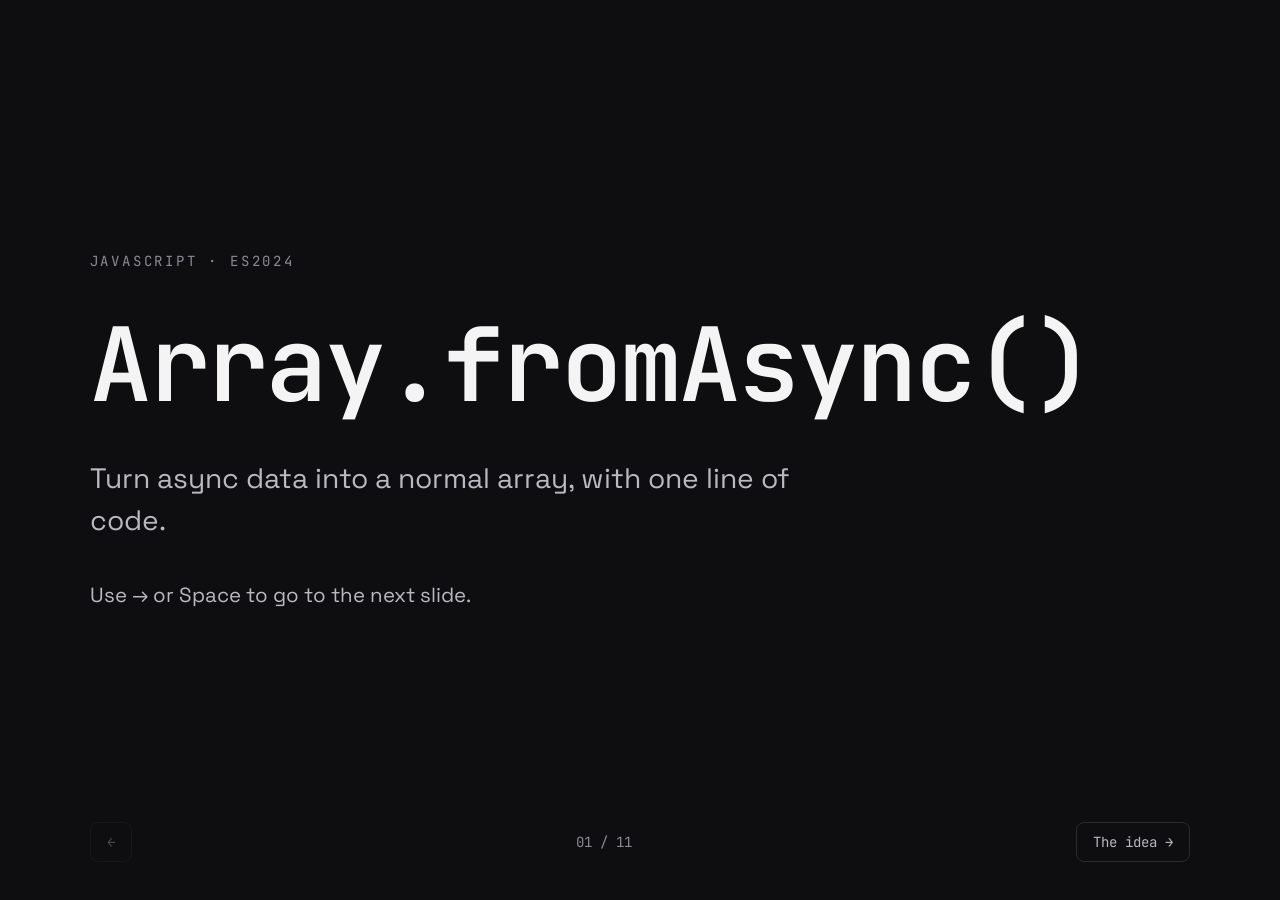
==== index.html @ b5e5d90d "Add Array.fromAsync() slide pages One HTML page per slide in a dark and gray theme, with shared styl" ====
<!doctype html>
<html lang="en">
<head>
<meta charset="utf-8">
<meta name="viewport" content="width=device-width, initial-scale=1">
<title>Array.fromAsync() explained: simple guide with examples</title>
<meta name="description" content="A simple, visual guide to JavaScript’s Array.fromAsync(): what it does, how it works, real examples, and how it compares with Promise.all().">
<meta name="robots" content="index, follow">
<meta name="theme-color" content="#0e0e10">
<link rel="canonical" href="https://viveksambath.github.io/array-fromAsync/">
<link rel="next" href="https://viveksambath.github.io/array-fromAsync/the-idea.html">
<link rel="icon" href="data:image/svg+xml,%3Csvg xmlns='http://www.w3.org/2000/svg' viewBox='0 0 64 64'%3E%3Crect width='64' height='64' rx='12' fill='%230e0e10'/%3E%3Ctext x='32' y='42' font-family='monospace' font-size='28' font-weight='700' fill='%23f4f4f5' text-anchor='middle'%3E[]%3C/text%3E%3C/svg%3E">

<meta property="og:type" content="website">
<meta property="og:site_name" content="Array.fromAsync() explained">
<meta property="og:title" content="Array.fromAsync() explained: simple guide with examples">
<meta property="og:description" content="A simple, visual guide to JavaScript’s Array.fromAsync(): what it does, how it works, real examples, and how it compares with Promise.all().">
<meta property="og:url" content="https://viveksambath.github.io/array-fromAsync/">
<meta property="og:locale" content="en_US">
<meta name="twitter:card" content="summary">
<meta name="twitter:title" content="Array.fromAsync() explained: simple guide with examples">
<meta name="twitter:description" content="A simple, visual guide to JavaScript’s Array.fromAsync(): what it does, how it works, real examples, and how it compares with Promise.all().">

<link rel="preconnect" href="https://fonts.googleapis.com">
<link rel="preconnect" href="https://fonts.gstatic.com" crossorigin>
<link rel="stylesheet" href="https://fonts.googleapis.com/css2?family=Space+Grotesk:wght@400;500;700&family=JetBrains+Mono:wght@400;600&display=swap">
<link rel="stylesheet" href="styles.css">
<script src="nav.js" defer></script>
<script type="application/ld+json">
{
  "@context": "https://schema.org",
  "@type": "LearningResource",
  "name": "Array.fromAsync() explained",
  "description": "A simple, visual guide to JavaScript’s Array.fromAsync(): what it does, how it works, real examples, and how it compares with Promise.all().",
  "url": "https://viveksambath.github.io/array-fromAsync/",
  "inLanguage": "en",
  "learningResourceType": "Presentation",
  "educationalLevel": "Beginner",
  "about": {
    "@type": "Thing",
    "name": "Array.fromAsync() in JavaScript"
  },
  "hasPart": [
    {
      "@type": "WebPage",
      "name": "What is Array.fromAsync()? | Array.fromAsync() explained",
      "url": "https://viveksambath.github.io/array-fromAsync/the-idea.html"
    },
    {
      "@type": "WebPage",
      "name": "Array.fromAsync() syntax and parameters | Array.fromAsync() explained",
      "url": "https://viveksambath.github.io/array-fromAsync/syntax.html"
    },
    {
      "@type": "WebPage",
      "name": "How Array.fromAsync() works, step by step | Array.fromAsync() explained",
      "url": "https://viveksambath.github.io/array-fromAsync/how-it-works.html"
    },
    {
      "@type": "WebPage",
      "name": "Example: load every page of an API with Array.fromAsync()",
      "url": "https://viveksambath.github.io/array-fromAsync/example-api-pages.html"
    },
    {
      "@type": "WebPage",
      "name": "Example: fetch product details with an async mapFn | Array.fromAsync()",
      "url": "https://viveksambath.github.io/array-fromAsync/example-cart.html"
    },
    {
      "@type": "WebPage",
      "name": "Example: read a file into lines in Node.js | Array.fromAsync()",
      "url": "https://viveksambath.github.io/array-fromAsync/example-node-file.html"
    },
    {
      "@type": "WebPage",
      "name": "Array.fromAsync() vs Promise.all(): sequential vs concurrent",
      "url": "https://viveksambath.github.io/array-fromAsync/vs-promise-all.html"
    },
    {
      "@type": "WebPage",
      "name": "When to use Array.fromAsync() or Promise.all()",
      "url": "https://viveksambath.github.io/array-fromAsync/which-to-use.html"
    },
    {
      "@type": "WebPage",
      "name": "The one rule to remember | Array.fromAsync() explained",
      "url": "https://viveksambath.github.io/array-fromAsync/remember.html"
    },
    {
      "@type": "WebPage",
      "name": "Array.fromAsync() errors and browser support",
      "url": "https://viveksambath.github.io/array-fromAsync/good-to-know.html"
    }
  ]
}
</script>
</head>
<body>
<main class="slide">
  <p class="eyebrow">JavaScript · ES2024</p>
  <h1 class="cover-title">Array.fromAsync()</h1>
  <p class="lead">Turn async data into a normal array, with one line of code.</p>
  <p>Use → or Space to go to the next slide.</p>

  <nav class="deck-nav" aria-label="Slides">
    <span class="off" aria-hidden="true">←</span>
    <span>01 / 11</span>
    <a rel="next" href="the-idea.html" aria-label="Next: The idea"><span class="nav-label">The idea</span> →</a>
  </nav>
</main>
</body>
</html>
---- styles.css ----
:root {
  --sans: "Space Grotesk", system-ui, sans-serif;
  --mono: "JetBrains Mono", ui-monospace, Consolas, monospace;
}

* { box-sizing: border-box; margin: 0; padding: 0; }

html, body { background: #0e0e10; }

body { font-family: var(--sans); }

/* ---------- slide themes ---------- */
/* dark (default) */
.slide {
  --page: #0e0e10;
  --surface: #18181b;
  --line: #2a2a2f;
  --muted: #8b8b94;
  --text-2: #b9b9c0;
  --text: #f4f4f5;
  --bar: #b9b9c0;
  --bar-text: #0e0e10;
  --bar-dim: #4a4a52;
  --bar-dim-text: #f4f4f5;
}

/* gray */
.slide.gray {
  --page: #1e1e22;
  --surface: #2a2a2f;
  --line: #3a3a41;
  --muted: #9a9aa3;
  --text-2: #c4c4cb;
  --text: #f4f4f5;
  --bar: #c4c4cb;
  --bar-text: #0e0e10;
  --bar-dim: #55555d;
  --bar-dim-text: #f4f4f5;
}

/* ---------- slide frame: one slide per page ---------- */
.slide {
  position: relative;
  min-height: 100vh;
  display: flex;
  flex-direction: column;
  justify-content: center;
  gap: clamp(20px, 3vw, 40px);
  padding: clamp(32px, 7vw, 120px) clamp(20px, 7vw, 120px) clamp(110px, 10vw, 150px);
  background: var(--page);
  color: var(--text);
}

/* ---------- type ---------- */
.eyebrow {
  font-family: var(--mono);
  font-size: 14px;
  letter-spacing: 0.2em;
  text-transform: uppercase;
  color: var(--muted);
}

h1 {
  font-size: clamp(30px, 4.5vw, 60px);
  font-weight: 700;
  line-height: 1.1;
  max-width: 22ch;
}

h1.cover-title {
  font-family: var(--mono);
  font-weight: 600;
  font-size: clamp(40px, 8vw, 120px);
  line-height: 1.05;
  letter-spacing: -0.02em;
  max-width: none;
  overflow-wrap: anywhere;
}

h1.big {
  font-size: clamp(36px, 6vw, 88px);
  line-height: 1.05;
  max-width: 18ch;
}

h2 { font-size: clamp(20px, 2vw, 26px); font-weight: 500; }

p, li, td, th {
  font-size: clamp(16px, 1.6vw, 22px);
  line-height: 1.5;
  color: var(--text-2);
}

.lead { font-size: clamp(18px, 2.2vw, 30px); max-width: 40ch; }

code { font-family: var(--mono); }

p code, li code, h1 code {
  font-size: 0.9em;
  color: var(--text);
  background: var(--line);
  padding: 2px 6px;
  border-radius: 4px;
  white-space: nowrap;
}

ul { list-style: none; display: flex; flex-direction: column; gap: 10px; }
ul li::before { content: "— "; color: var(--muted); }

a { color: var(--text); }

/* ---------- layout ---------- */
.grid {
  display: grid;
  grid-template-columns: repeat(auto-fit, minmax(240px, 1fr));
  gap: 20px;
}

.card {
  background: var(--surface);
  border: 1px solid var(--line);
  border-radius: 12px;
  padding: 28px;
  display: flex;
  flex-direction: column;
  gap: 12px;
}

.split {
  display: grid;
  grid-template-columns: repeat(auto-fit, minmax(min(320px, 100%), 1fr));
  gap: clamp(24px, 4vw, 56px);
  align-items: center;
}
.split > * { min-width: 0; } /* lets wide code scroll inside its box */
.stack { display: flex; flex-direction: column; gap: 16px; }

/* ---------- code (same dark panel on every slide) ---------- */
pre {
  font-family: var(--mono);
  font-size: clamp(13px, 1.3vw, 18px);
  line-height: 1.65;
  background: #09090b;
  border: 1px solid #2a2a2f;
  border-radius: 12px;
  padding: clamp(18px, 2.5vw, 32px);
  overflow-x: auto;
  color: #b9b9c0;
  max-width: 100%;
  font-variant-ligatures: none; /* show === and => as typed */
}

/* monochrome syntax highlighting */
.k { color: #f4f4f5; font-weight: 600; }  /* keyword */
.f { color: #f4f4f5; }                     /* function */
.s { color: #d4d4d8; font-style: italic; } /* string / number */
.c { color: #6b6b74; }                     /* comment */

/* ---------- diagram: flow (box → box → box) ---------- */
.flow {
  display: flex;
  align-items: center;
  gap: 16px;
  flex-wrap: wrap;
}
.node {
  border: 1px solid var(--muted);
  border-radius: 12px;
  padding: 20px 24px;
  min-width: 180px;
  display: flex;
  flex-direction: column;
  gap: 6px;
  background: var(--surface);
}
.node .label { font-family: var(--mono); font-size: 13px; color: var(--muted); }
.node .val { font-family: var(--mono); font-size: clamp(16px, 1.6vw, 22px); color: var(--text); }
.node.solid { background: var(--text); border-color: var(--text); }
.node.solid .label { color: #55555d; }
.node.solid .val { color: var(--page); font-weight: 600; }
.arrow { font-size: 32px; color: var(--muted); }

/* ---------- diagram: step pipeline ---------- */
.steps {
  display: grid;
  grid-template-columns: repeat(auto-fit, minmax(160px, 1fr));
  border: 1px solid var(--line);
  border-radius: 12px;
  overflow: hidden;
  background: var(--surface);
  list-style: none;
}
.step {
  padding: 24px;
  border-right: 1px solid var(--line);
  display: flex;
  flex-direction: column;
  gap: 8px;
}
.step .num { font-family: var(--mono); font-size: 13px; color: var(--muted); }
.step p { font-size: clamp(15px, 1.4vw, 19px); color: var(--text); }
.step:last-child { border-right: none; background: var(--text); }
.step:last-child p, .step:last-child .num { color: var(--page); }

/* ---------- diagram: timeline bars ---------- */
.timeline { display: flex; flex-direction: column; gap: 28px; }
.lane { display: flex; flex-direction: column; gap: 10px; }
.lane-title { font-family: var(--mono); font-size: 15px; color: var(--text); }
.track {
  position: relative;
  height: 132px;
  border-left: 1px solid var(--muted);
  border-bottom: 1px solid var(--muted);
}
.bar {
  position: absolute;
  height: 36px;
  border-radius: 6px;
  display: flex;
  align-items: center;
  padding-left: 12px;
  font-family: var(--mono);
  font-size: 14px;
  color: var(--bar-text);
  background: var(--bar);
  white-space: nowrap;
}
.bar.dim { background: var(--bar-dim); color: var(--bar-dim-text); }
.axis {
  display: flex;
  justify-content: space-between;
  font-family: var(--mono);
  font-size: 13px;
  color: var(--muted);
}

/* ---------- page navigation ---------- */
.deck-nav {
  position: absolute;
  left: clamp(20px, 7vw, 120px);
  right: clamp(20px, 7vw, 120px);
  bottom: clamp(20px, 3vw, 40px);
  display: flex;
  align-items: center;
  justify-content: space-between;
  gap: 16px;
  font-family: var(--mono);
  font-size: 14px;
  color: var(--muted);
}
.deck-nav a,
.deck-nav .off {
  padding: 10px 16px;
  border: 1px solid var(--line);
  border-radius: 8px;
  color: var(--text-2);
  text-decoration: none;
}
.deck-nav a:hover,
.deck-nav a:focus-visible { border-color: var(--muted); color: var(--text); }
.deck-nav .off { opacity: 0.35; }

/* on phones the arrows are enough */
@media (max-width: 640px) {
  .deck-nav .nav-label { display: none; }
}
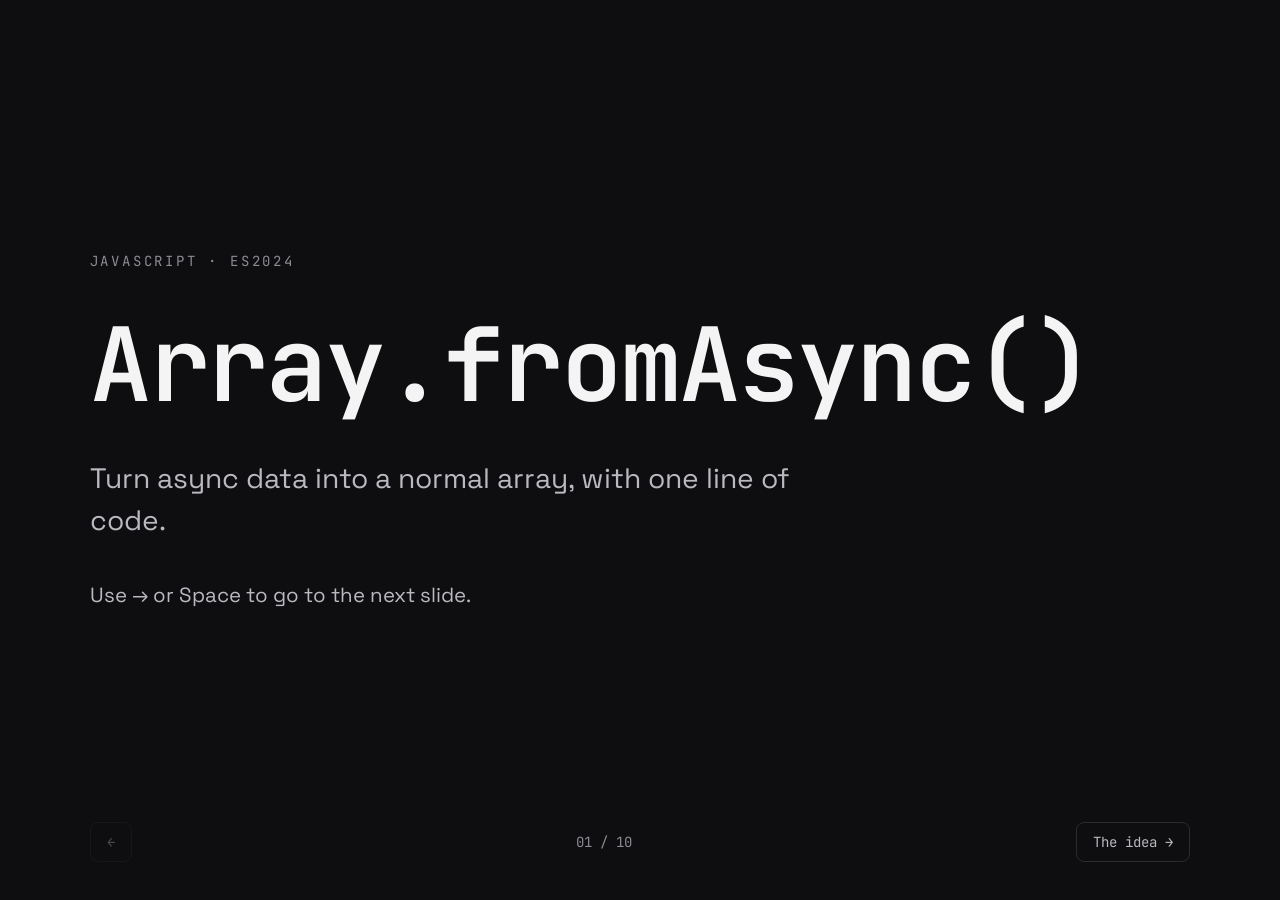
==== commit c25d0e30: "Remove the Node.js file example slide Co-Authored-By: Claude Opus 5.5 <noreply@anthropic.com>" ====
--- a/index.html
+++ b/index.html
@@ -68,11 +68,6 @@
     },
     {
       "@type": "WebPage",
-      "name": "Example: read a file into lines in Node.js | Array.fromAsync()",
-      "url": "https://viveksambath.github.io/array-fromAsync/example-node-file.html"
-    },
-    {
-      "@type": "WebPage",
       "name": "Array.fromAsync() vs Promise.all(): sequential vs concurrent",
       "url": "https://viveksambath.github.io/array-fromAsync/vs-promise-all.html"
     },
@@ -104,7 +99,7 @@
 
   <nav class="deck-nav" aria-label="Slides">
     <span class="off" aria-hidden="true">←</span>
-    <span>01 / 11</span>
+    <span>01 / 10</span>
     <a rel="next" href="the-idea.html" aria-label="Next: The idea"><span class="nav-label">The idea</span> →</a>
   </nav>
 </main>
--- a/styles.css
+++ b/styles.css
@@ -9,11 +9,11 @@
 
 body { font-family: var(--sans); }
 
-/* ---------- slide themes ---------- */
-/* dark (default) */
+/* ---------- theme: one dark background, gray surfaces ---------- */
 .slide {
   --page: #0e0e10;
   --surface: #18181b;
+  --raised: #2a2a2f;   /* highlighted box */
   --line: #2a2a2f;
   --muted: #8b8b94;
   --text-2: #b9b9c0;
@@ -24,20 +24,6 @@
   --bar-dim-text: #f4f4f5;
 }
 
-/* gray */
-.slide.gray {
-  --page: #1e1e22;
-  --surface: #2a2a2f;
-  --line: #3a3a41;
-  --muted: #9a9aa3;
-  --text-2: #c4c4cb;
-  --text: #f4f4f5;
-  --bar: #c4c4cb;
-  --bar-text: #0e0e10;
-  --bar-dim: #55555d;
-  --bar-dim-text: #f4f4f5;
-}
-
 /* ---------- slide frame: one slide per page ---------- */
 .slide {
   position: relative;
@@ -175,9 +161,8 @@
 }
 .node .label { font-family: var(--mono); font-size: 13px; color: var(--muted); }
 .node .val { font-family: var(--mono); font-size: clamp(16px, 1.6vw, 22px); color: var(--text); }
-.node.solid { background: var(--text); border-color: var(--text); }
-.node.solid .label { color: #55555d; }
-.node.solid .val { color: var(--page); font-weight: 600; }
+.node.solid { background: var(--raised); border-color: var(--text-2); }
+.node.solid .val { font-weight: 600; }
 .arrow { font-size: 32px; color: var(--muted); }
 
 /* ---------- diagram: step pipeline ---------- */
@@ -199,8 +184,8 @@
 }
 .step .num { font-family: var(--mono); font-size: 13px; color: var(--muted); }
 .step p { font-size: clamp(15px, 1.4vw, 19px); color: var(--text); }
-.step:last-child { border-right: none; background: var(--text); }
-.step:last-child p, .step:last-child .num { color: var(--page); }
+.step:last-child { border-right: none; background: var(--raised); }
+.step:last-child p { font-weight: 500; }
 
 /* ---------- diagram: timeline bars ---------- */
 .timeline { display: flex; flex-direction: column; gap: 28px; }
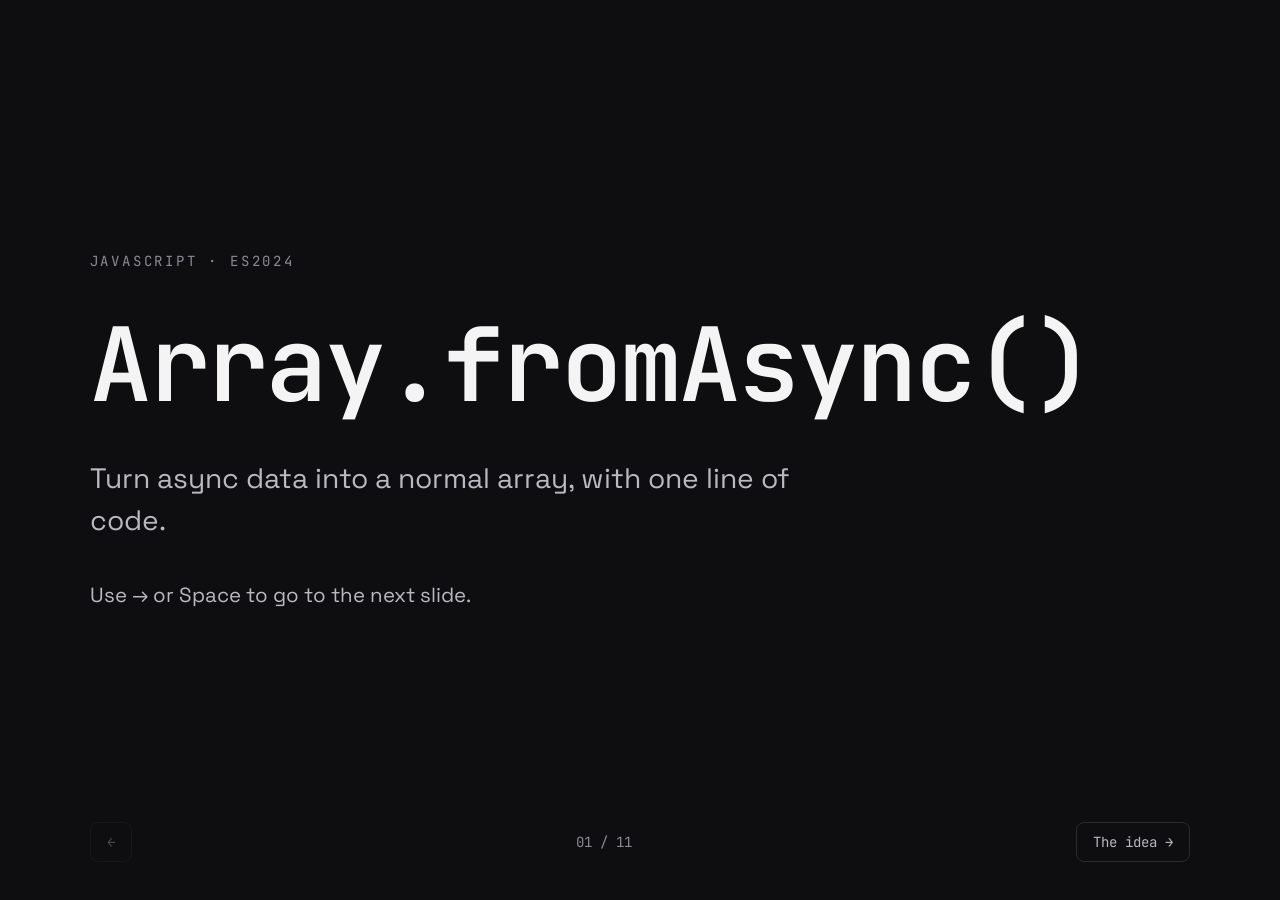
==== commit 7e646b64: "Explain thisArg with a runnable example Add a thisArg bullet to the Syntax slide and a new thisArg s" ====
--- a/index.html
+++ b/index.html
@@ -53,6 +53,11 @@
     },
     {
       "@type": "WebPage",
+      "name": "What is thisArg in Array.fromAsync()? Example | Array.fromAsync() explained",
+      "url": "https://viveksambath.github.io/array-fromAsync/this-arg.html"
+    },
+    {
+      "@type": "WebPage",
       "name": "How Array.fromAsync() works, step by step | Array.fromAsync() explained",
       "url": "https://viveksambath.github.io/array-fromAsync/how-it-works.html"
     },
@@ -99,7 +104,7 @@
 
   <nav class="deck-nav" aria-label="Slides">
     <span class="off" aria-hidden="true">←</span>
-    <span>01 / 10</span>
+    <span>01 / 11</span>
     <a rel="next" href="the-idea.html" aria-label="Next: The idea"><span class="nav-label">The idea</span> →</a>
   </nav>
 </main>
--- a/styles.css
+++ b/styles.css
@@ -211,6 +211,54 @@
   white-space: nowrap;
 }
 .bar.dim { background: var(--bar-dim); color: var(--bar-dim-text); }
+.bar { overflow: hidden; }
+
+/* ---------- live demos ---------- */
+.demo { display: flex; flex-direction: column; gap: 12px; }
+
+.demo-bar {
+  display: flex;
+  flex-wrap: wrap;
+  align-items: center;
+  gap: 12px 20px;
+  font-family: var(--mono);
+  font-size: 14px;
+  color: var(--text-2);
+}
+.demo-bar label { display: flex; align-items: center; gap: 8px; cursor: pointer; }
+.demo-bar input { accent-color: var(--text-2); width: 16px; height: 16px; }
+.demo-bar select {
+  font: inherit;
+  color: var(--text);
+  background: var(--surface);
+  border: 1px solid var(--line);
+  border-radius: 6px;
+  padding: 6px 8px;
+}
+.demo-note { color: var(--muted); }
+
+.run {
+  font: 600 14px var(--mono);
+  color: var(--text);
+  background: var(--raised);
+  border: 1px solid var(--muted);
+  border-radius: 8px;
+  padding: 10px 16px;
+  cursor: pointer;
+}
+.run:hover, .run:focus-visible { border-color: var(--text); }
+.run:disabled { opacity: 0.5; cursor: wait; }
+
+.console {
+  font-size: 14px;
+  min-height: 96px;
+  max-height: 210px;
+  overflow-y: auto;
+  white-space: pre-wrap;
+  color: var(--muted);
+}
+.console .ok { color: var(--text); }
+.console .err { color: var(--text); font-weight: 600; }
 .axis {
   display: flex;
   justify-content: space-between;
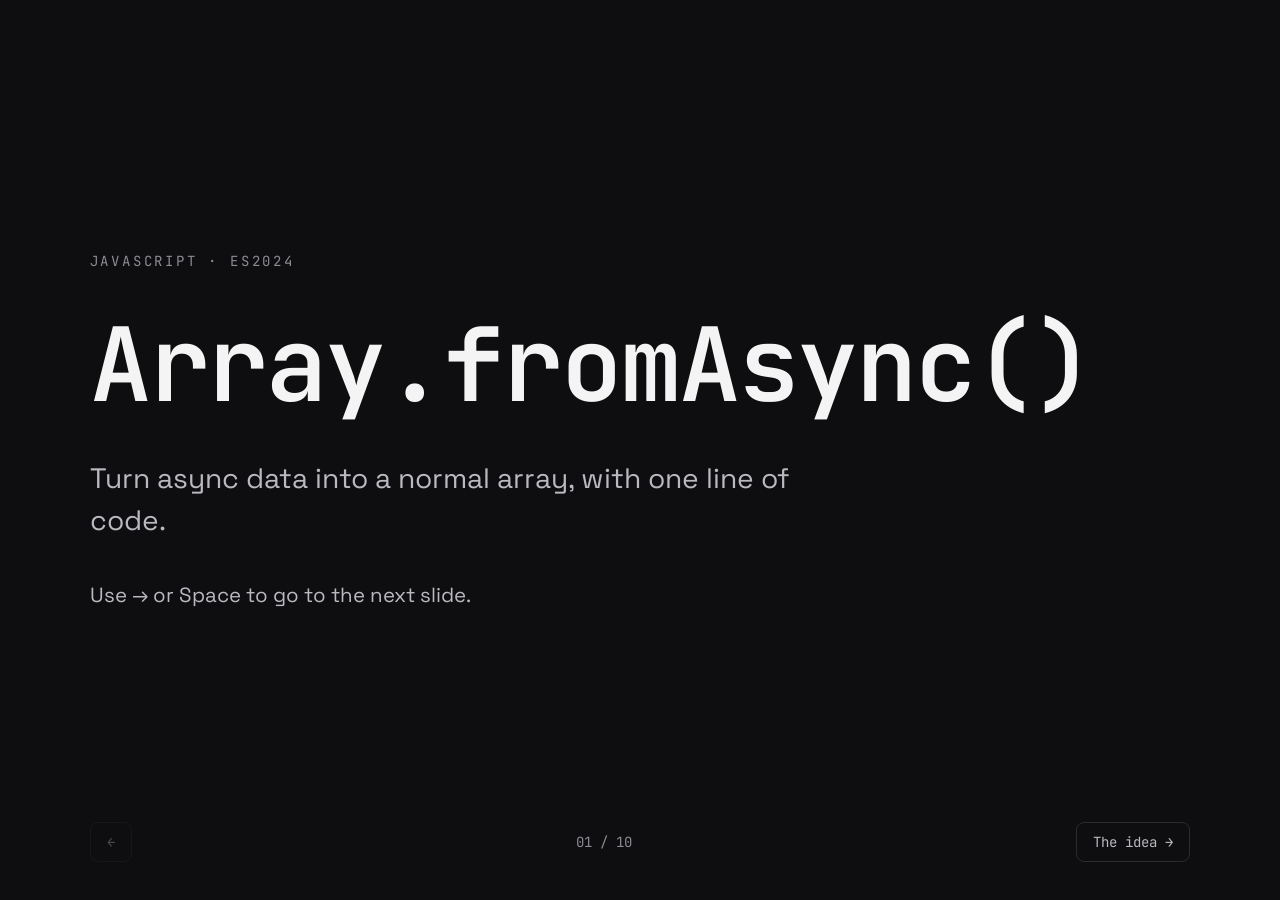
==== commit 58a2e0f5: "Fold thisArg into the Syntax slide Remove the separate thisArg slide and its demo, and explain thisA" ====
--- a/index.html
+++ b/index.html
@@ -53,11 +53,6 @@
     },
     {
       "@type": "WebPage",
-      "name": "What is thisArg in Array.fromAsync()? Example | Array.fromAsync() explained",
-      "url": "https://viveksambath.github.io/array-fromAsync/this-arg.html"
-    },
-    {
-      "@type": "WebPage",
       "name": "How Array.fromAsync() works, step by step | Array.fromAsync() explained",
       "url": "https://viveksambath.github.io/array-fromAsync/how-it-works.html"
     },
@@ -104,7 +99,7 @@
 
   <nav class="deck-nav" aria-label="Slides">
     <span class="off" aria-hidden="true">←</span>
-    <span>01 / 11</span>
+    <span>01 / 10</span>
     <a rel="next" href="the-idea.html" aria-label="Next: The idea"><span class="nav-label">The idea</span> →</a>
   </nav>
 </main>
